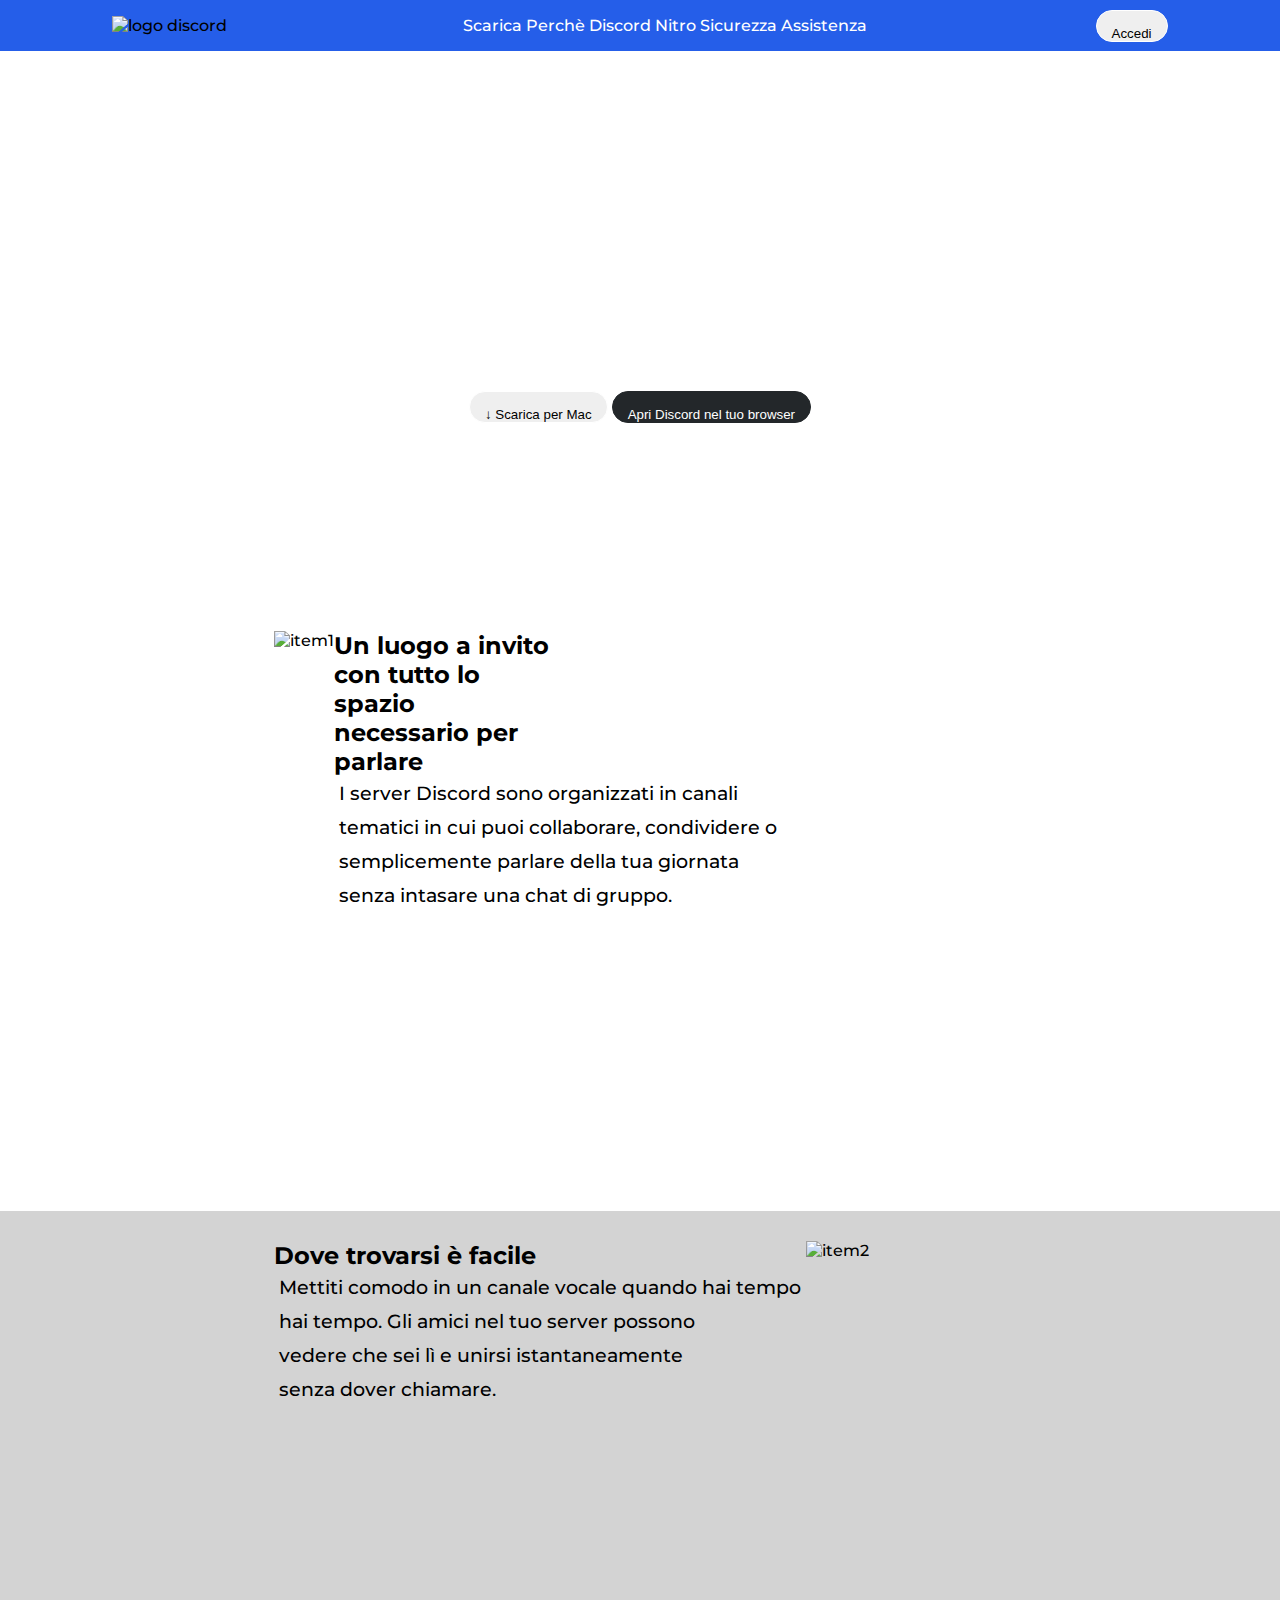
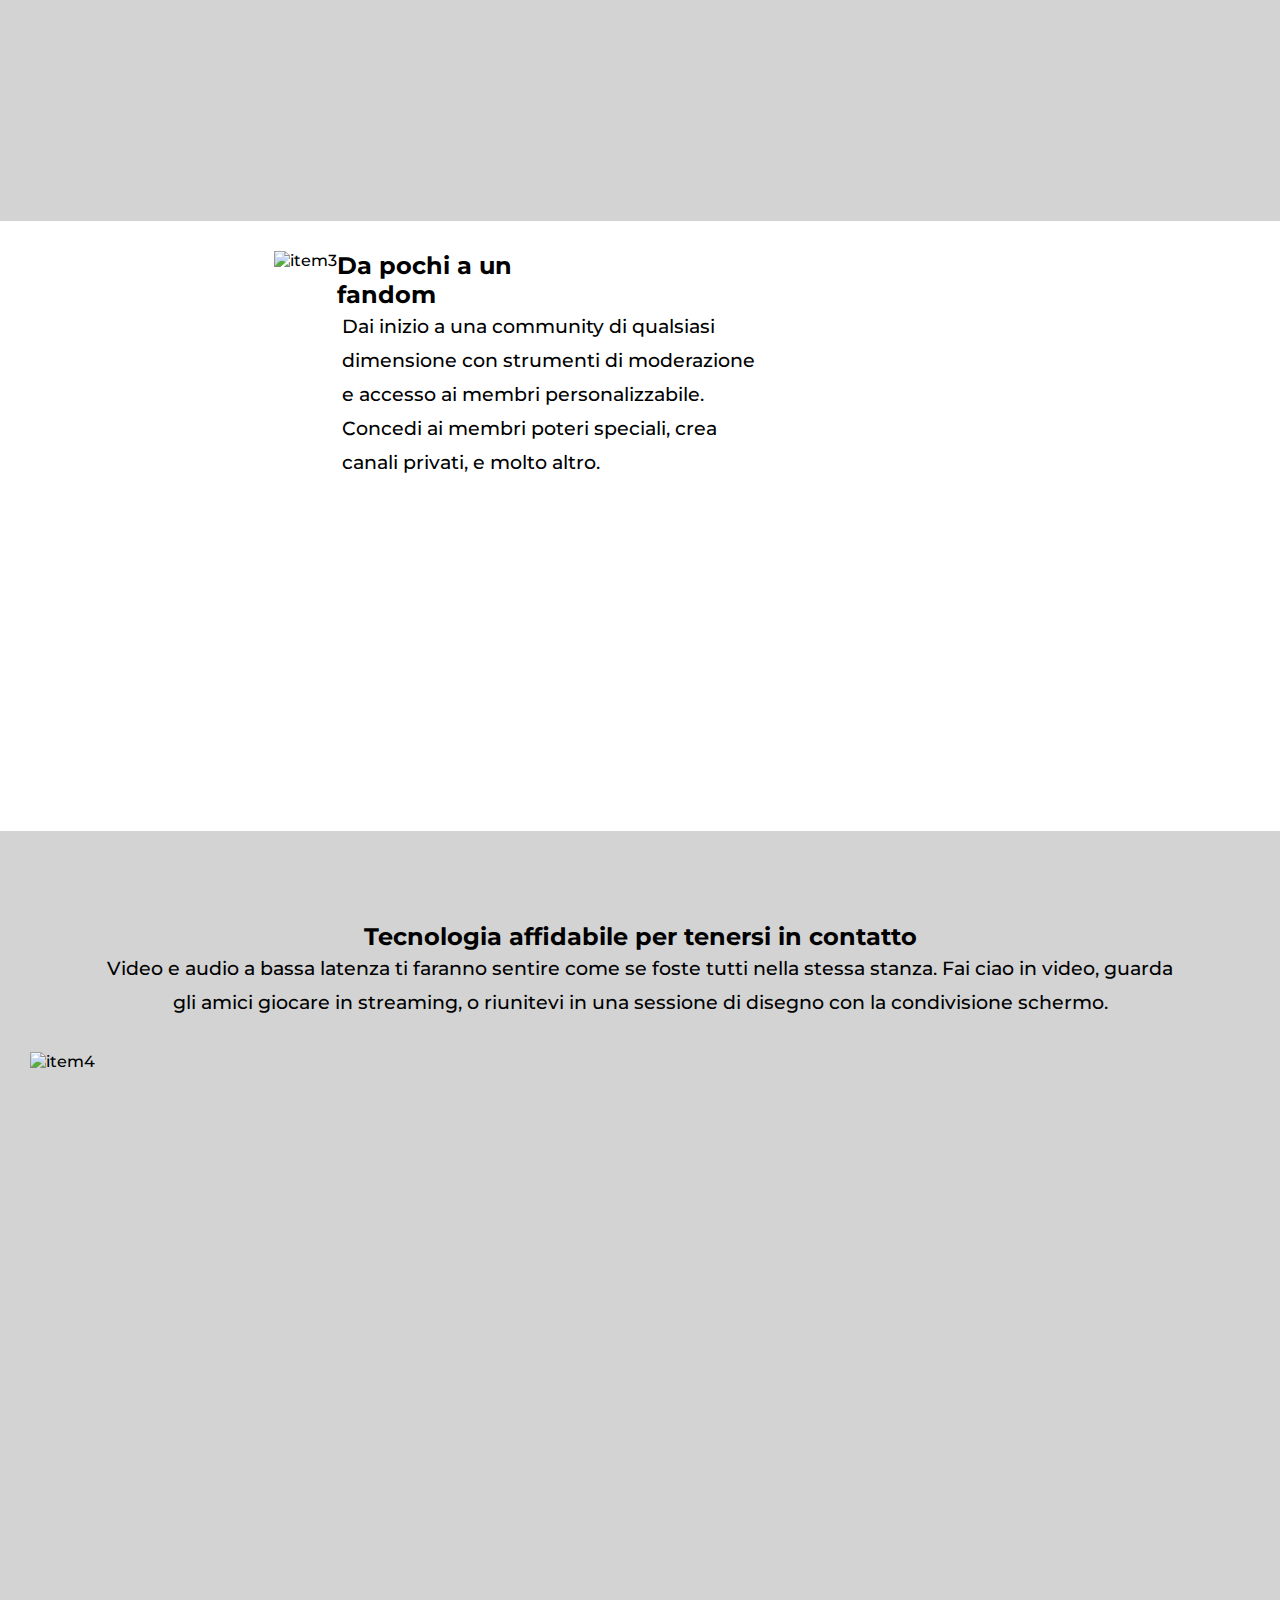
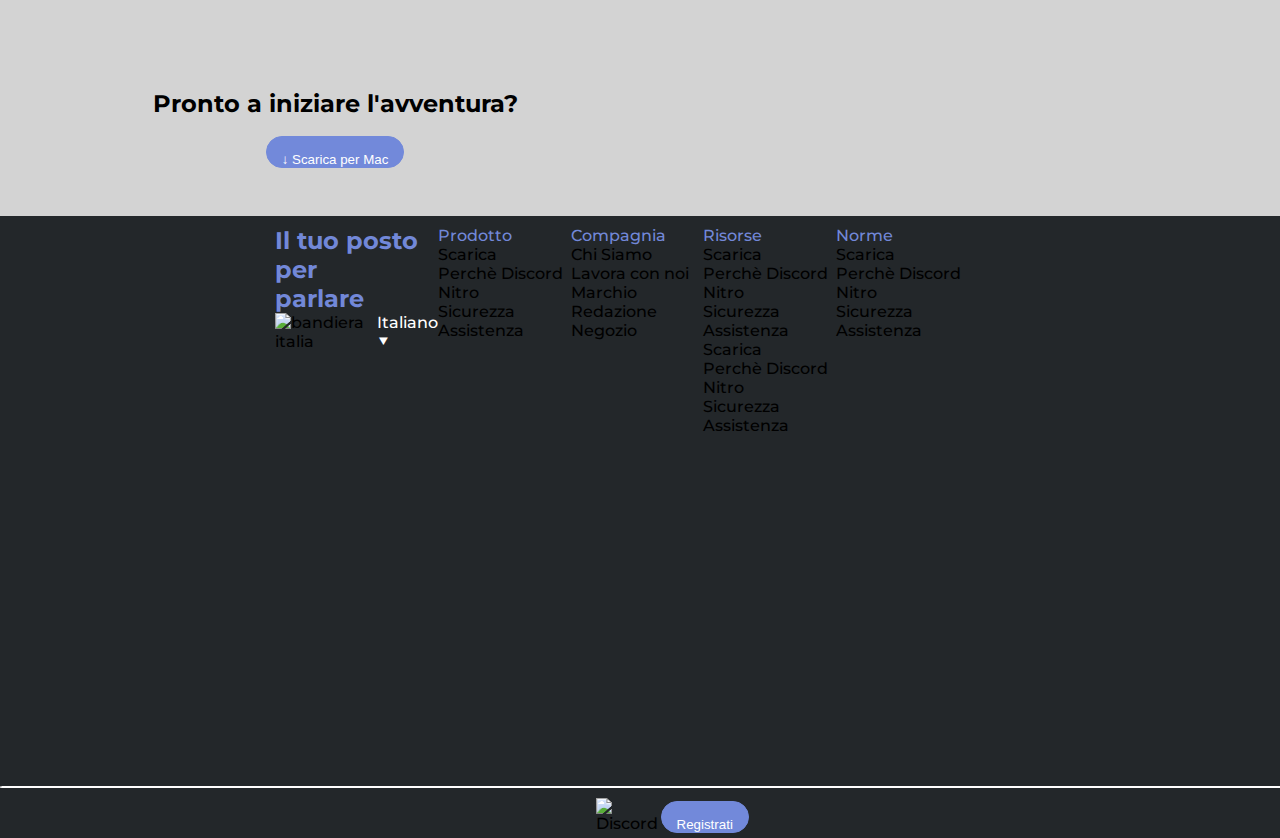
==== index.html @ ee8bc6c0 "spostati index e style dalla cartella img" ====
<!DOCTYPE html>
<html lang="en">
    <head>
        <meta charset="UTF-8">
        <meta name="viewport" content="width=device-width, initial-scale=1.0">
        <title>HTML CSS Discord</title>

        <!--CSS-->
        <link rel="stylesheet" href="css/style.css">

        <!--font awesome-->
        <link rel="stylesheet" href="https://cdnjs.cloudflare.com/ajax/libs/font-awesome/6.5.2/css/all.min.css" integrity="sha512-SnH5WK+bZxgPHs44uWIX+LLJAJ9/2PkPKZ5QiAj6Ta86w+fsb2TkcmfRyVX3pBnMFcV7oQPJkl9QevSCWr3W6A==" crossorigin="anonymous" referrerpolicy="no-referrer" />
    
        <!--Google Font-->
        <link rel="preconnect" href="https://fonts.googleapis.com">
        <link rel="preconnect" href="https://fonts.gstatic.com" crossorigin>
        <link href="https://fonts.googleapis.com/css2?family=Montserrat:ital,wght@0,100..900;1,100..900&display=swap" rel="stylesheet">
    </head>
    <body>
        <!--HEADER-->
            <header>
                <div class="container-header">
                    <div class="discord1">
                        <img src="./logo.svg" alt="logo discord">
                    </div>

                    <nav class="nav-button">
                        Scarica Perchè Discord Nitro Sicurezza Assistenza
                    </nav>
                    
                    <button class="accedi">Accedi</button>
                </div>
            </header>
        <!--/HEADER-->
        <!--MAIN-->
            <main>
                <div class="container-blu">
                    <div class="first-main">
                        <h2>Il tuo posto per parlare</h2>
                        <p>Che tu faccia parte di un club scolastico,
                            gruppo di gamer, comunità artistica mondiale,
                            </p>
                        <p>o semplicemente di un piccolo gruppo di amici che
                            vuole passare il tempo assieme,
                        </p>
                        <p>Discord rende più facile chiaccherare ogni
                            giorno e ritrovarsi più spesso.
                        </p>
                        <button class="scarica-mac-white">
                            &darr; Scarica per Mac
                        </button>
                        <button class="apri-browser">
                            Apri Discord nel tuo browser
                        </button>
                    </div>
                </div>

                <div class="container-white">
                    <div class="container-img1">
                        <img src="./item1.svg" alt="item1">
                    </div>
                    <div class="container-text1">
                        <h2 class="space-h2-1">
                            Un luogo a invito <br>
                            con tutto lo <br>
                            spazio <br>
                            necessario per <br> 
                            parlare
                        </h2>
                        <p>
                            I server Discord sono organizzati in canali
                        </p>
                        <p>
                            tematici in cui puoi collaborare, condividere o
                        </p>
                        <p>
                            semplicemente parlare della tua giornata
                        </p>
                        <p>
                            senza intasare una chat di gruppo.
                        </p>
                    </div>
                </div>
                    <div class="container-gray">
                        <div class="container-text2">
                            <h2 class="space-h2-2">
                                Dove trovarsi è facile
                            </h2>
                            <p>
                                Mettiti comodo in un canale vocale quando hai tempo
                            </p>
                            <p>
                                hai tempo. Gli amici nel tuo server possono
                            </p>
                            <p>
                                vedere che sei lì e unirsi istantaneamente
                            </p>
                            <p>
                                senza dover chiamare.
                            </p>
                        </div>
                        <div class="container-img2">
                            <img src="./item2.svg" alt="item2">
                        </div>
                    </div>
                    <div class="container-white">
                        <div class="container-img3">
                            <img src="./item3.svg" alt="item3">
                        </div>
                        <div class="container-text3">
                            <h2 class="space-h2-3">
                                Da pochi a un <br> 
                                fandom
                            </h2>
                            <p>
                                Dai inizio a una community di qualsiasi
                            </p>
                            <p>
                                dimensione con strumenti di moderazione
                            </p>
                            <p>
                                e accesso ai membri personalizzabile.
                            </p>
                            <p>
                                Concedi ai membri poteri speciali, crea
                            </p>
                            <p>
                                canali privati, e molto altro.
                            </p>
                        </div>
                    </div>
                    <div class="container-gray2">
                        <div class="container-text4">
                            <h2 class="space-h2-4">
                                Tecnologia affidabile per tenersi in contatto
                            </h2>
                            <p>
                                Video e audio a bassa latenza ti faranno 
                                sentire come se foste tutti nella stessa stanza. 
                                Fai ciao in video, guarda
                            </p>
                            <p>
                                gli amici giocare in streaming, 
                                o riunitevi in una sessione di disegno con la 
                                condivisione schermo.
                            </p>
                        </div>
                        <div class="container-img4">
                            <img src="./item4-big.svg" alt="item4">
                        </div>
                        <div class="container-text5">
                            <h2 class="space-h2-5">
                                Pronto a iniziare l'avventura?
                            </h2>
                            <button class="scarica-mac-blue">
                                &darr; Scarica per Mac
                            </button>
                        </div>
                    </div>
                </div>
            </main>
        <!--MAIN-->
        <!--FOOTER-->
            <footer>
                <div class="container-dark">
                    <div class="container1">
                        <h2 class="space-h2-6">
                            Il tuo posto per <br>
                            parlare
                        </h2>
                        <section>
                            <img class="ita-img" src="./ita.png" alt="bandiera italia">
                            <nav class="italiano"> Italiano &#11206;</nav>
                        </section>
                        <div class="logo">
                            <i class="fa-brands fa-twitter"></i>
                            <i class="fa-brands fa-instagram"></i>
                            <i class="fa-brands fa-square-facebook"></i>
                            <i class="fa-brands fa-youtube"></i>
                        </div>
                    </div>
                    <div class="container2">
                        <nav>
                            Prodotto
                        </nav>
                        <nav>
                            Scarica
                        </nav>
                        <nav>
                            Perchè Discord
                        </nav>
                        <nav>
                            Nitro
                        </nav>
                        <nav>
                            Sicurezza
                        </nav>
                        <nav>
                            Assistenza
                        </nav>
                    </div>
                    <div class="container2">
                        <nav>
                            Compagnia
                        </nav>
                        <nav>
                            Chi Siamo
                        </nav>
                        <nav>
                            Lavora con noi
                        </nav>
                        <nav>
                            Marchio
                        </nav>
                        <nav>
                            Redazione
                        </nav>
                        <nav>
                            Negozio
                        </nav>
                    </div>
                    <div class="container2">
                        <nav>
                            Risorse
                        </nav>
                        <nav>
                            Scarica
                        </nav>
                        <nav>
                            Perchè Discord
                        </nav>
                        <nav>
                            Nitro
                        </nav>
                        <nav>
                            Sicurezza
                        </nav>
                        <nav>
                            Assistenza
                        </nav>
                        <nav>
                            Scarica
                        </nav>
                        <nav>
                            Perchè Discord
                        </nav>
                        <nav>
                            Nitro
                        </nav>
                        <nav>
                            Sicurezza
                        </nav>
                        <nav>
                            Assistenza
                        </nav>
                    </div>
                    <div class="container2">
                        <nav>
                            Norme
                        </nav>
                        <nav>
                            Scarica
                        </nav>
                        <nav>
                            Perchè Discord
                        </nav>
                        <nav>
                            Nitro
                        </nav>
                        <nav>
                            Sicurezza
                        </nav>
                        <nav>
                            Assistenza
                        </nav>
                    </div>
                </div>
                <div class="container-hr">
                    <hr>
                </div>
                <div class="container-dark">
                    <div class="container-footer">
                        <div class="discord2">
                            <img src="./logo.svg" alt="Discord">
                        </div>
                        <button class="registrati-button">Registrati</button>
                    </div>
                </div>
            </footer>
        <!--FOOTER-->
    </body>
</html>
---- css/style.css ----
/*
    RESET
*/
* {
    margin: 0;
    padding: 0;
    box-sizing: border-box;
}
/*
    FONT
*/

html {
  font-family: "Montserrat", sans-serif;
  font-optical-sizing: auto;
  font-weight: 500;
  font-style: normal;
}
/*
    GENERAL
*/
img :not(.ita-img){
    max-width: 100%;
}

/*
    HEADER
*/
.container-header {
    background-color: #255EE9;
    display: flex;
    height: 50px;
    justify-content: center;
    align-items: center;
    padding: 2%;
}


.discord1 {
    flex-basis: 10%;
    }

.nav-button {
    flex-basis: 70%;
    text-align: center;
    color: white;
}

.accedi,
.scarica-mac-white,
.apri-browser,
.scarica-mac-blue,
.registrati-button {
    padding: 15px;
    height: 30px;
    border-bottom-left-radius: 20px;
    border-bottom-right-radius: 20px;
    border-top-left-radius: 20px;
    border-top-right-radius: 20px;
}

.accedi, 
.scarica-mac-white {
    border: 1px solid white;
}

.apri-browser {
    color: white;
    background-color: #23272A;
    border: 1px solid #23272A;
}
    /*
    MAIN
*/
.container-blu {
    background-image: url(../jumbo.png);
    background-size: cover;
    display: flex;
}

.first-main {
    max-width: 100%;
    height: 550px;
    color: white;
    margin: 0 auto;
    text-align: center;
    align-content: center;
}

.first-main > h2 {
    padding-bottom: 30px;
}

h2 :not(.space-h2-5) {
    font-size: 4cap;
}

p {
    padding: 5px;
    font-size: larger;
}

.container-white {
    background-color: white;
    padding: 30px;
    display: flex;
}

.container-img1 {
    height: 550px;
    margin-left: 20%;
}

.container-text1 {
    height: 550px;
    margin-right: 20%;
}

.space-h2-1,
.space-h2-2, {
    margin-top: 7%;
    padding-bottom: 5%;
}

.container-gray {
    background-color: lightgray;
    padding: 30px;
    display: flex;
}

.container-img2 {
    height: 550px;
    margin-right: 20%;
}

.container-text2 {
    height: 550px;
    margin-left: 20%;
}

.container-img3 {
    height: 550px;
    margin-left: 20%;
}

.container-text3 {
    height: 550px;
    margin-right: 20%;
}

.space-h2-3, {
    margin-top: 10%;
    padding-bottom: 5%;
}

.container-gray2 {
    background-color: lightgray;
    padding: 30px;
}

.container-img4 {
    height: 600px;
    display: flex;
}

.container-text4 {
    height: 130px;
    text-align: center;
}

.space-h2-4 {
    margin-top: 5%;
}

.container-text5 {
    width: 50%;
    text-align: center;
    padding-top: 3%;
    background-image: url(../stars.svg);
}

.scarica-mac-blue,
.registrati-button {
    border: 1px solid #7289DA;
    background-color: #7289DA;
    color: white;
    margin: 3%;
}
/*
    FOOTER
*/

.container-dark {
    background-color: #23272A;
    margin: 0 auto;
    padding: 10px;
    display: flex;
}

.container1 {
    width: 13%;
    height: 550px;
    margin-left: 21%;
}

.container2 {
    width: 10.51%;
    height: 550px;
}

.space-h2-6,
.container2 :first-child {
    color: #7288D8;
}

section {
    display: flex;
    align-items: center;
}

.italiano {
    margin-left: 3%;
    color: white;
}

.logo {
    color: white;
    font-size: 2cap;
}

.logo > * {
    margin: 4%;
}

.container-hr {
    color: white;
    display: flex;
    width: 100px;
}

.container-footer {
    margin: 0 auto;
    width: 7%;
    height: 30px;
    display: flex;
    justify-content: space-between;
}

.discord2{
    
}
.registrati-button {

}
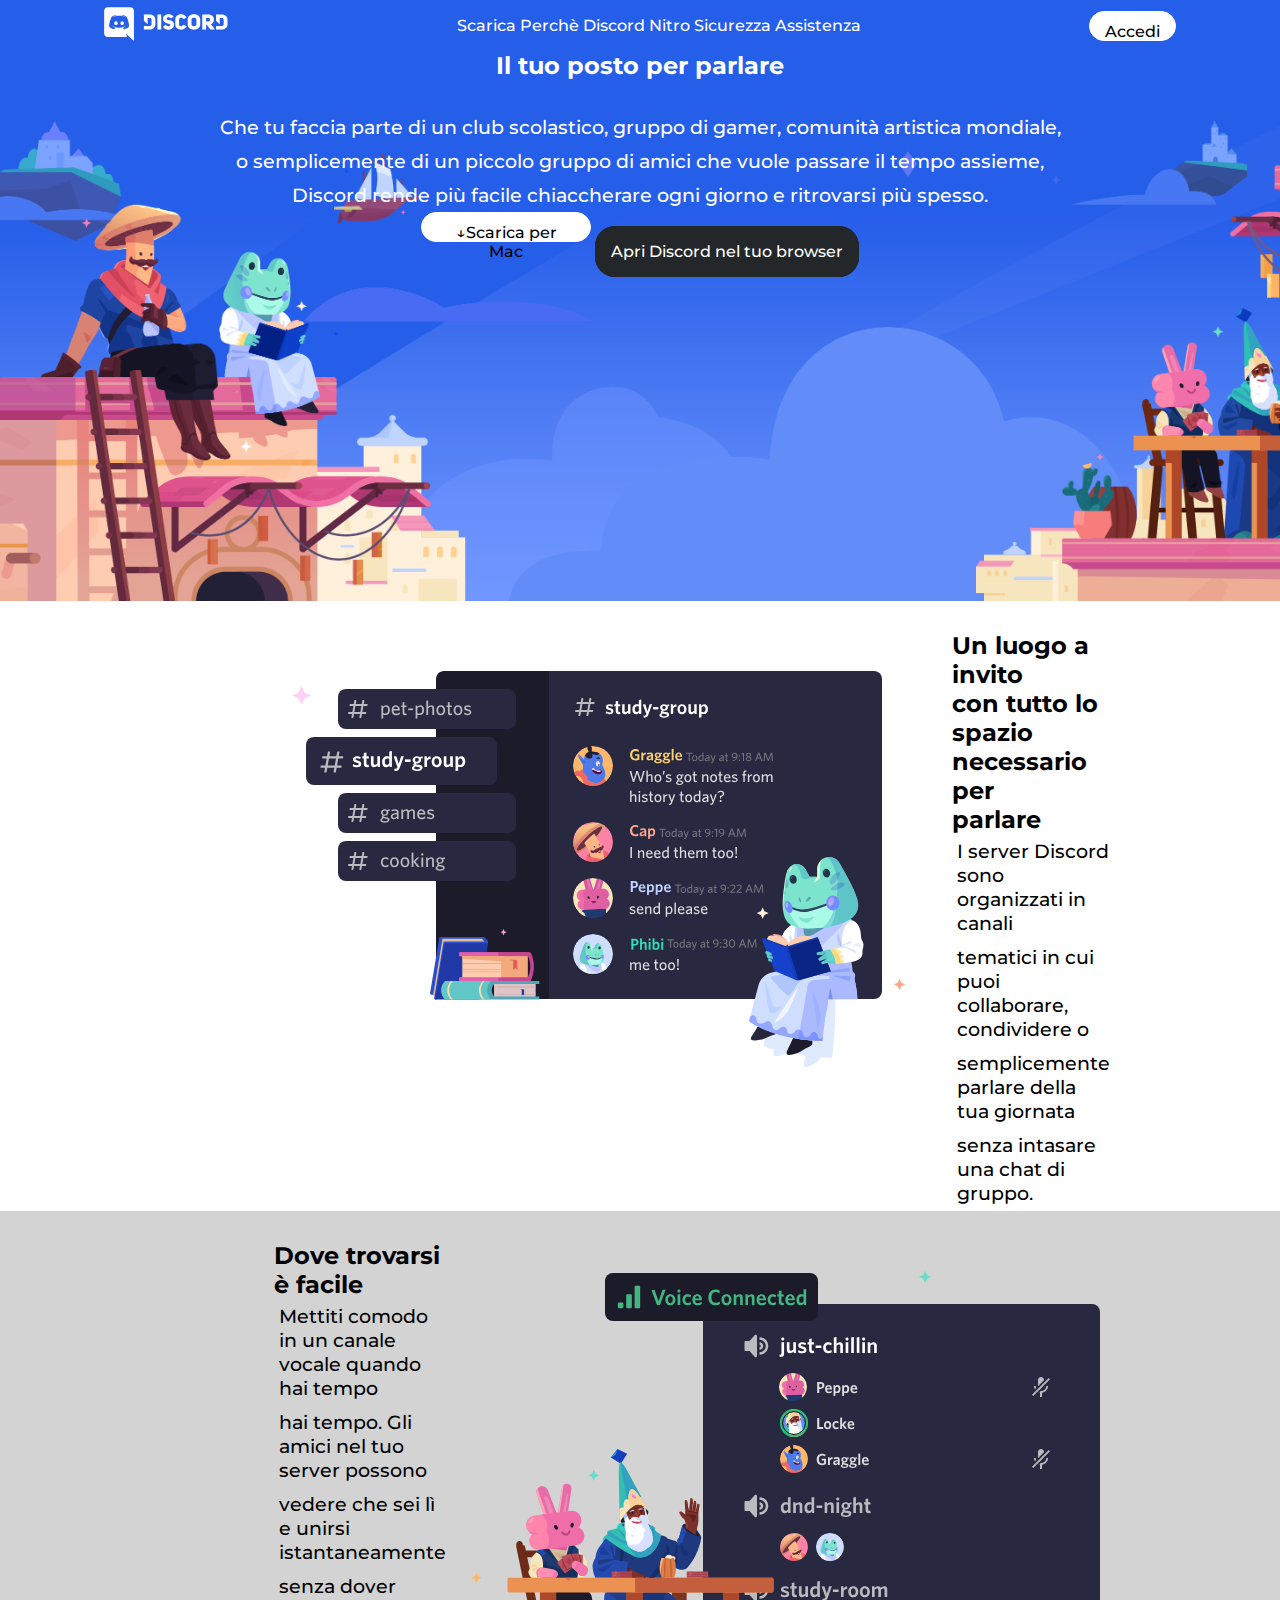
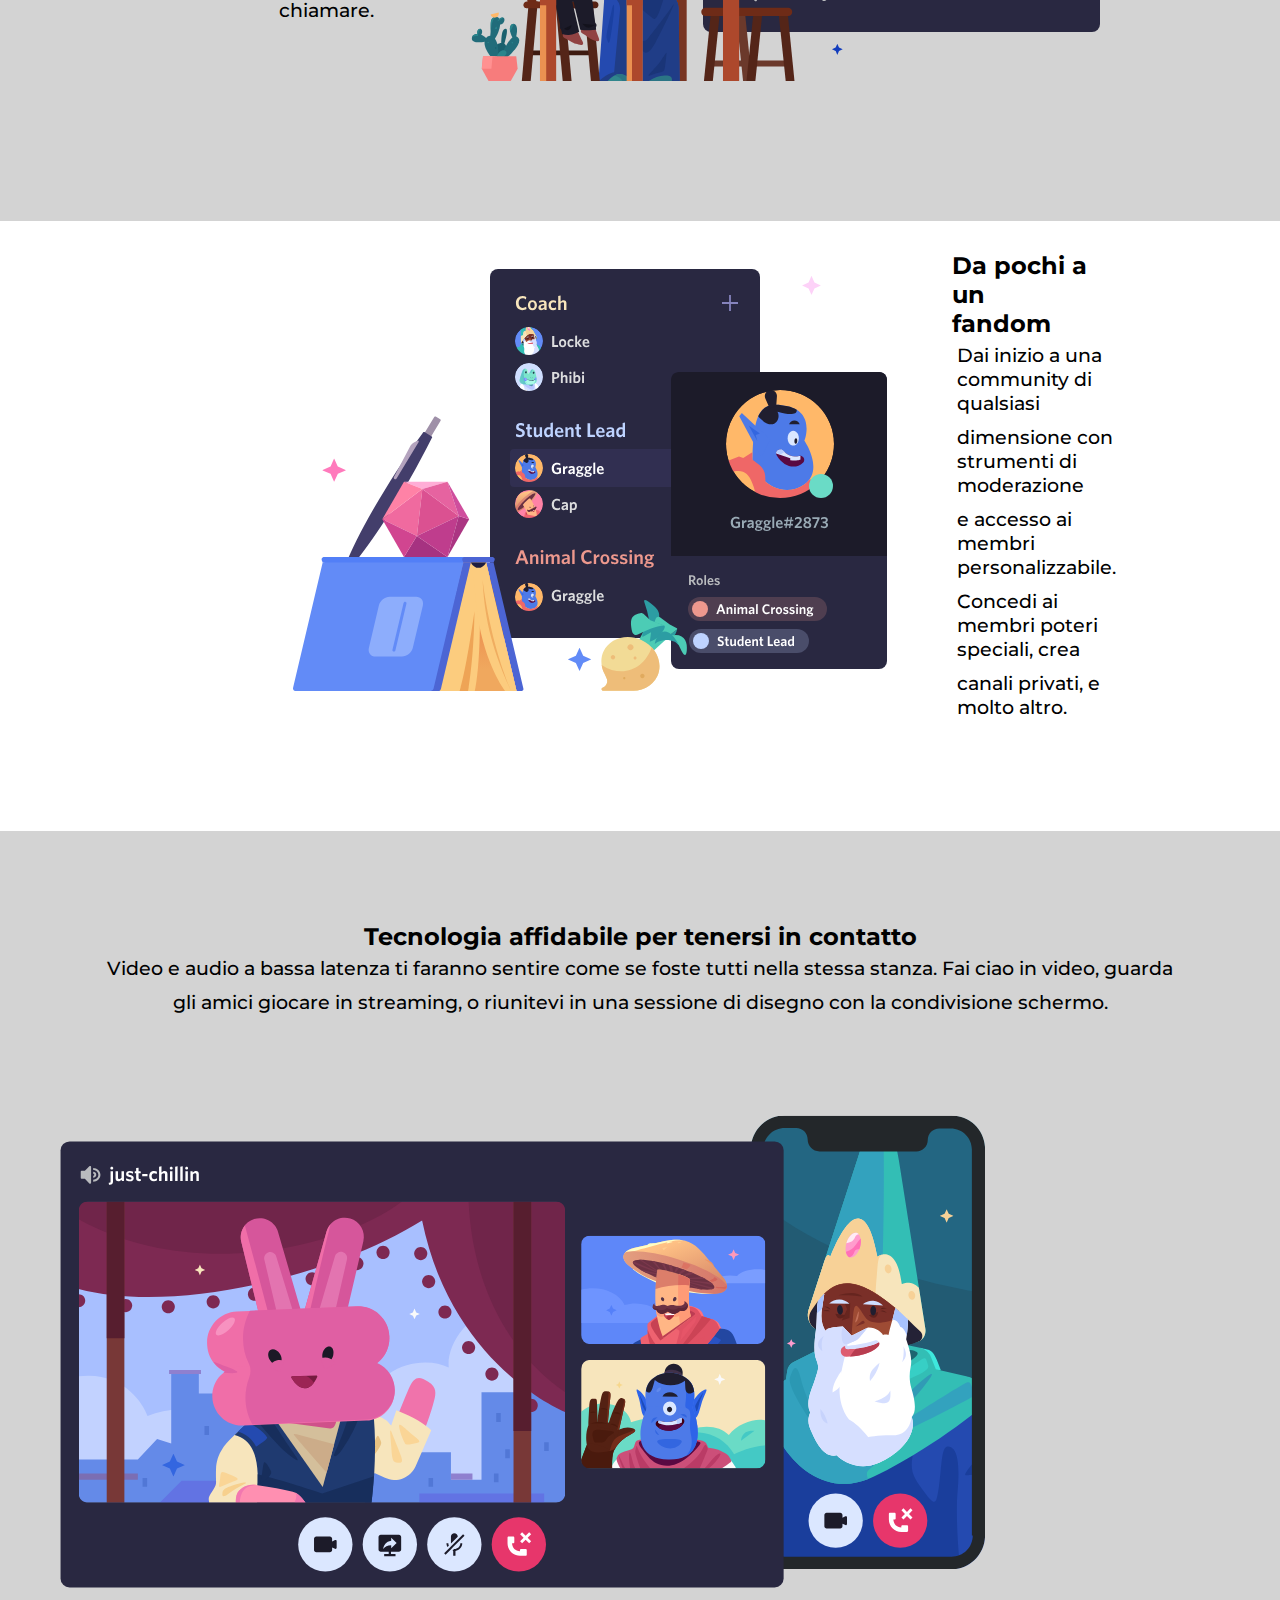
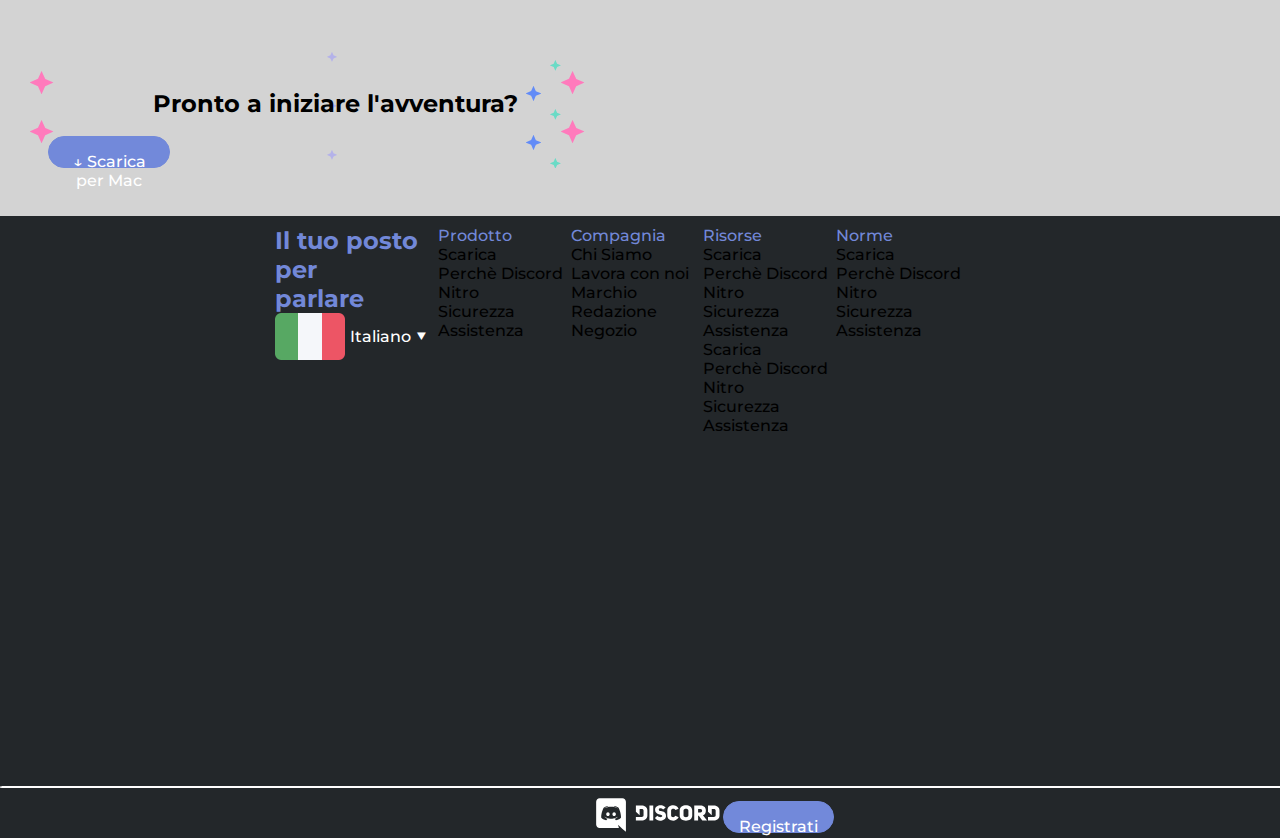
==== commit 7043bb81: "apportate modifiche ai bottoni" ====
--- a/index.html
+++ b/index.html
@@ -21,14 +21,14 @@
             <header>
                 <div class="container-header">
                     <div class="discord1">
-                        <img src="./logo.svg" alt="logo discord">
+                        <img src="./img/logo.svg" alt="logo discord">
                     </div>
 
                     <nav class="nav-button">
                         Scarica Perchè Discord Nitro Sicurezza Assistenza
                     </nav>
                     
-                    <button class="accedi">Accedi</button>
+                    <nav class="accedi">Accedi</nav>
                 </div>
             </header>
         <!--/HEADER-->
@@ -46,18 +46,18 @@
                         <p>Discord rende più facile chiaccherare ogni
                             giorno e ritrovarsi più spesso.
                         </p>
-                        <button class="scarica-mac-white">
-                            &darr; Scarica per Mac
-                        </button>
-                        <button class="apri-browser">
+                        <span class="scarica-mac-white">
+                            &darr;Scarica per Mac
+                        </span>
+                        <span class="apri-browser">
                             Apri Discord nel tuo browser
-                        </button>
+                        </span>
                     </div>
                 </div>
 
                 <div class="container-white">
                     <div class="container-img1">
-                        <img src="./item1.svg" alt="item1">
+                        <img src="./img/item1.svg" alt="item1">
                     </div>
                     <div class="container-text1">
                         <h2 class="space-h2-1">
@@ -100,12 +100,12 @@
                             </p>
                         </div>
                         <div class="container-img2">
-                            <img src="./item2.svg" alt="item2">
+                            <img src="./img/item2.svg" alt="item2">
                         </div>
                     </div>
                     <div class="container-white">
                         <div class="container-img3">
-                            <img src="./item3.svg" alt="item3">
+                            <img src="./img/item3.svg" alt="item3">
                         </div>
                         <div class="container-text3">
                             <h2 class="space-h2-3">
@@ -146,15 +146,15 @@
                             </p>
                         </div>
                         <div class="container-img4">
-                            <img src="./item4-big.svg" alt="item4">
+                            <img src="./img/item4-big.svg" alt="item4">
                         </div>
                         <div class="container-text5">
                             <h2 class="space-h2-5">
                                 Pronto a iniziare l'avventura?
                             </h2>
-                            <button class="scarica-mac-blue">
+                            <nav class="scarica-mac-blue">
                                 &darr; Scarica per Mac
-                            </button>
+                            </nav>
                         </div>
                     </div>
                 </div>
@@ -169,7 +169,7 @@
                             parlare
                         </h2>
                         <section>
-                            <img class="ita-img" src="./ita.png" alt="bandiera italia">
+                            <img class="ita-img" src="./img/ita.png" alt="bandiera italia">
                             <nav class="italiano"> Italiano &#11206;</nav>
                         </section>
                         <div class="logo">
@@ -281,9 +281,9 @@
                 <div class="container-dark">
                     <div class="container-footer">
                         <div class="discord2">
-                            <img src="./logo.svg" alt="Discord">
-                        </div>
-                        <button class="registrati-button">Registrati</button>
+                            <img src="./img/logo.svg" alt="Discord">
+                        </div>
+                        <nav class="registrati-button">Registrati</nav>
                     </div>
                 </div>
             </footer>
--- a/css/style.css
+++ b/css/style.css
@@ -41,9 +41,11 @@
     }
 
 .nav-button {
+    display: inline-block;
     flex-basis: 70%;
     text-align: center;
     color: white;
+    padding: 10px 15px;
 }
 
 .accedi,
@@ -59,9 +61,23 @@
     border-top-right-radius: 20px;
 }
 
+.scarica-mac-white,
+.scarica-mac-blue {
+    width: 20%;
+}
+
+.apri-browser {
+    width: 25%;
+    height: 50px;
+}
+
 .accedi, 
 .scarica-mac-white {
+    display: inline-block;
     border: 1px solid white;
+    background-color: white;
+    color: black;
+    padding: 10px 15px;
 }
 
 .apri-browser {
@@ -73,7 +89,7 @@
     MAIN
 */
 .container-blu {
-    background-image: url(../jumbo.png);
+    background-image: url(../img/jumbo.png);
     background-size: cover;
     display: flex;
 }
@@ -82,9 +98,10 @@
     max-width: 100%;
     height: 550px;
     color: white;
+    text-align: center;
+    justify-content: center;
+    align-items: center;
     margin: 0 auto;
-    text-align: center;
-    align-content: center;
 }
 
 .first-main > h2 {
@@ -176,7 +193,7 @@
     width: 50%;
     text-align: center;
     padding-top: 3%;
-    background-image: url(../stars.svg);
+    background-image: url(../img/stars.svg);
 }
 
 .scarica-mac-blue,
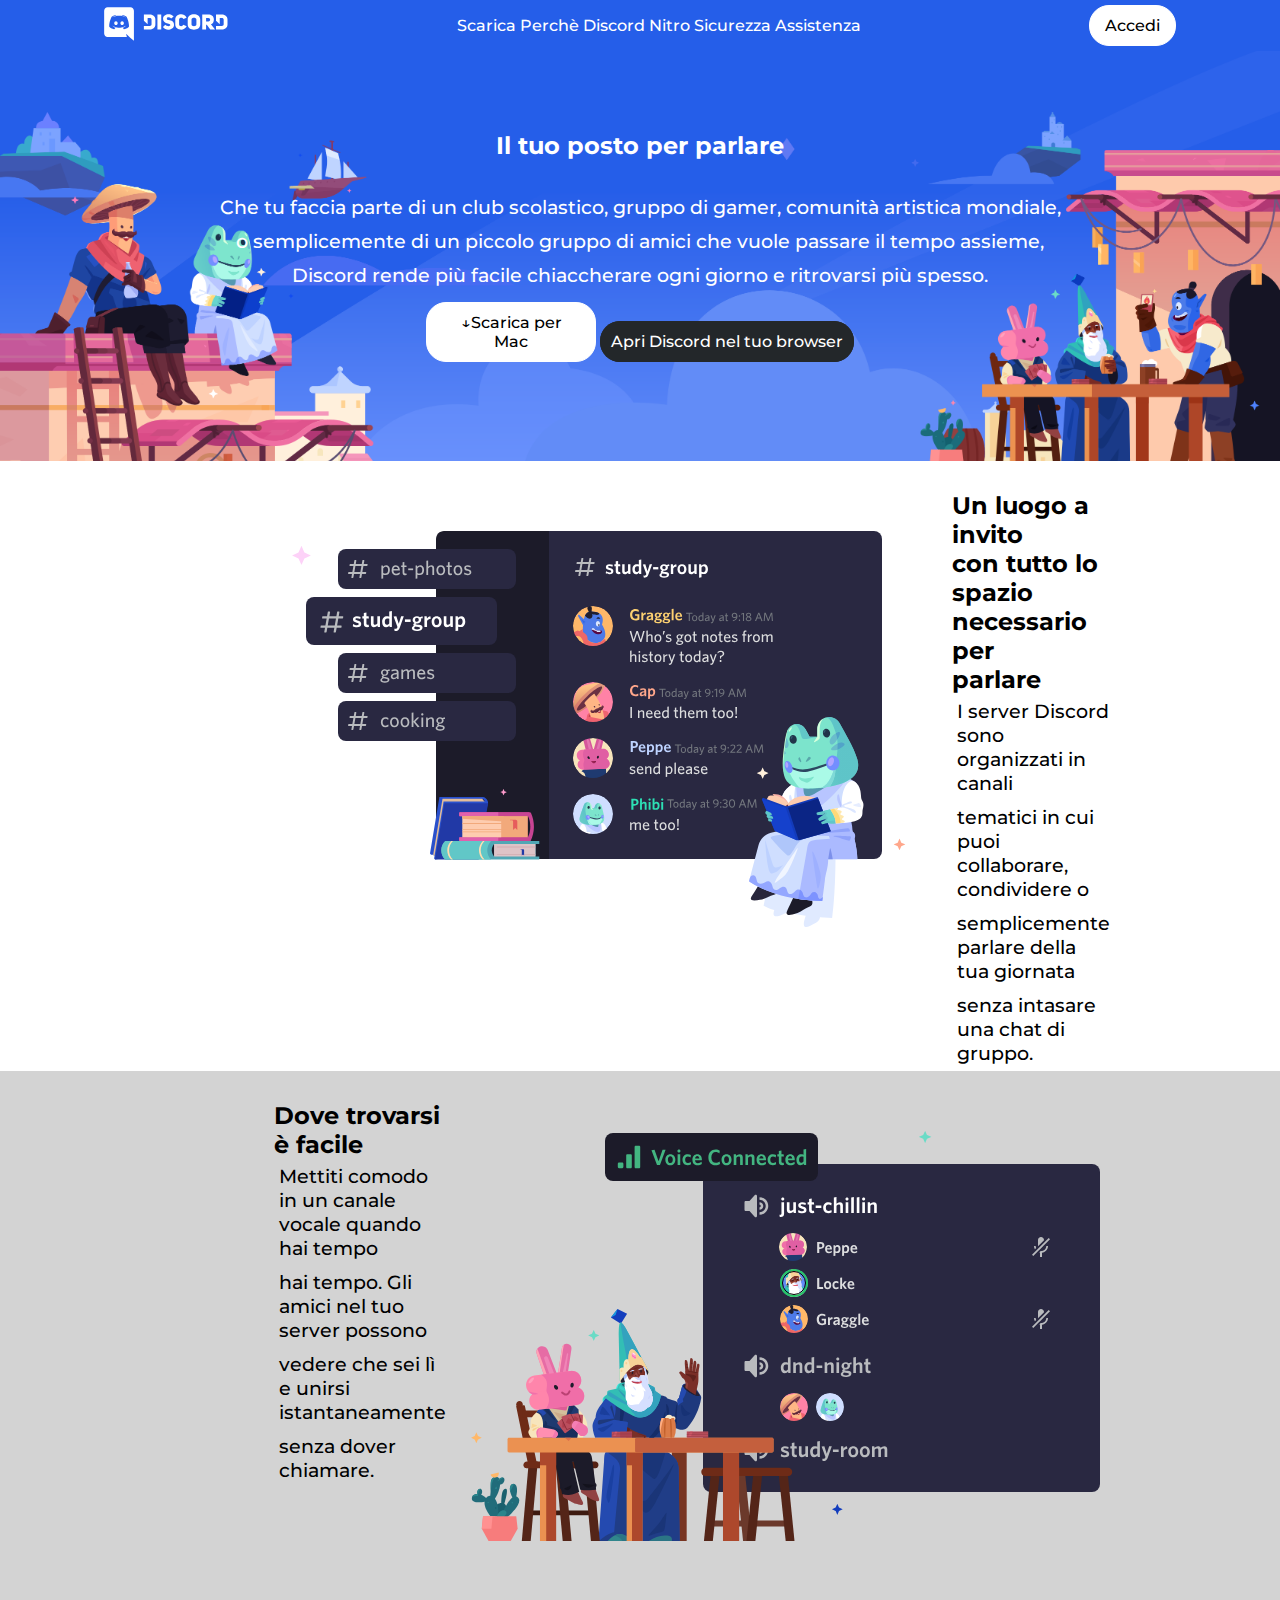
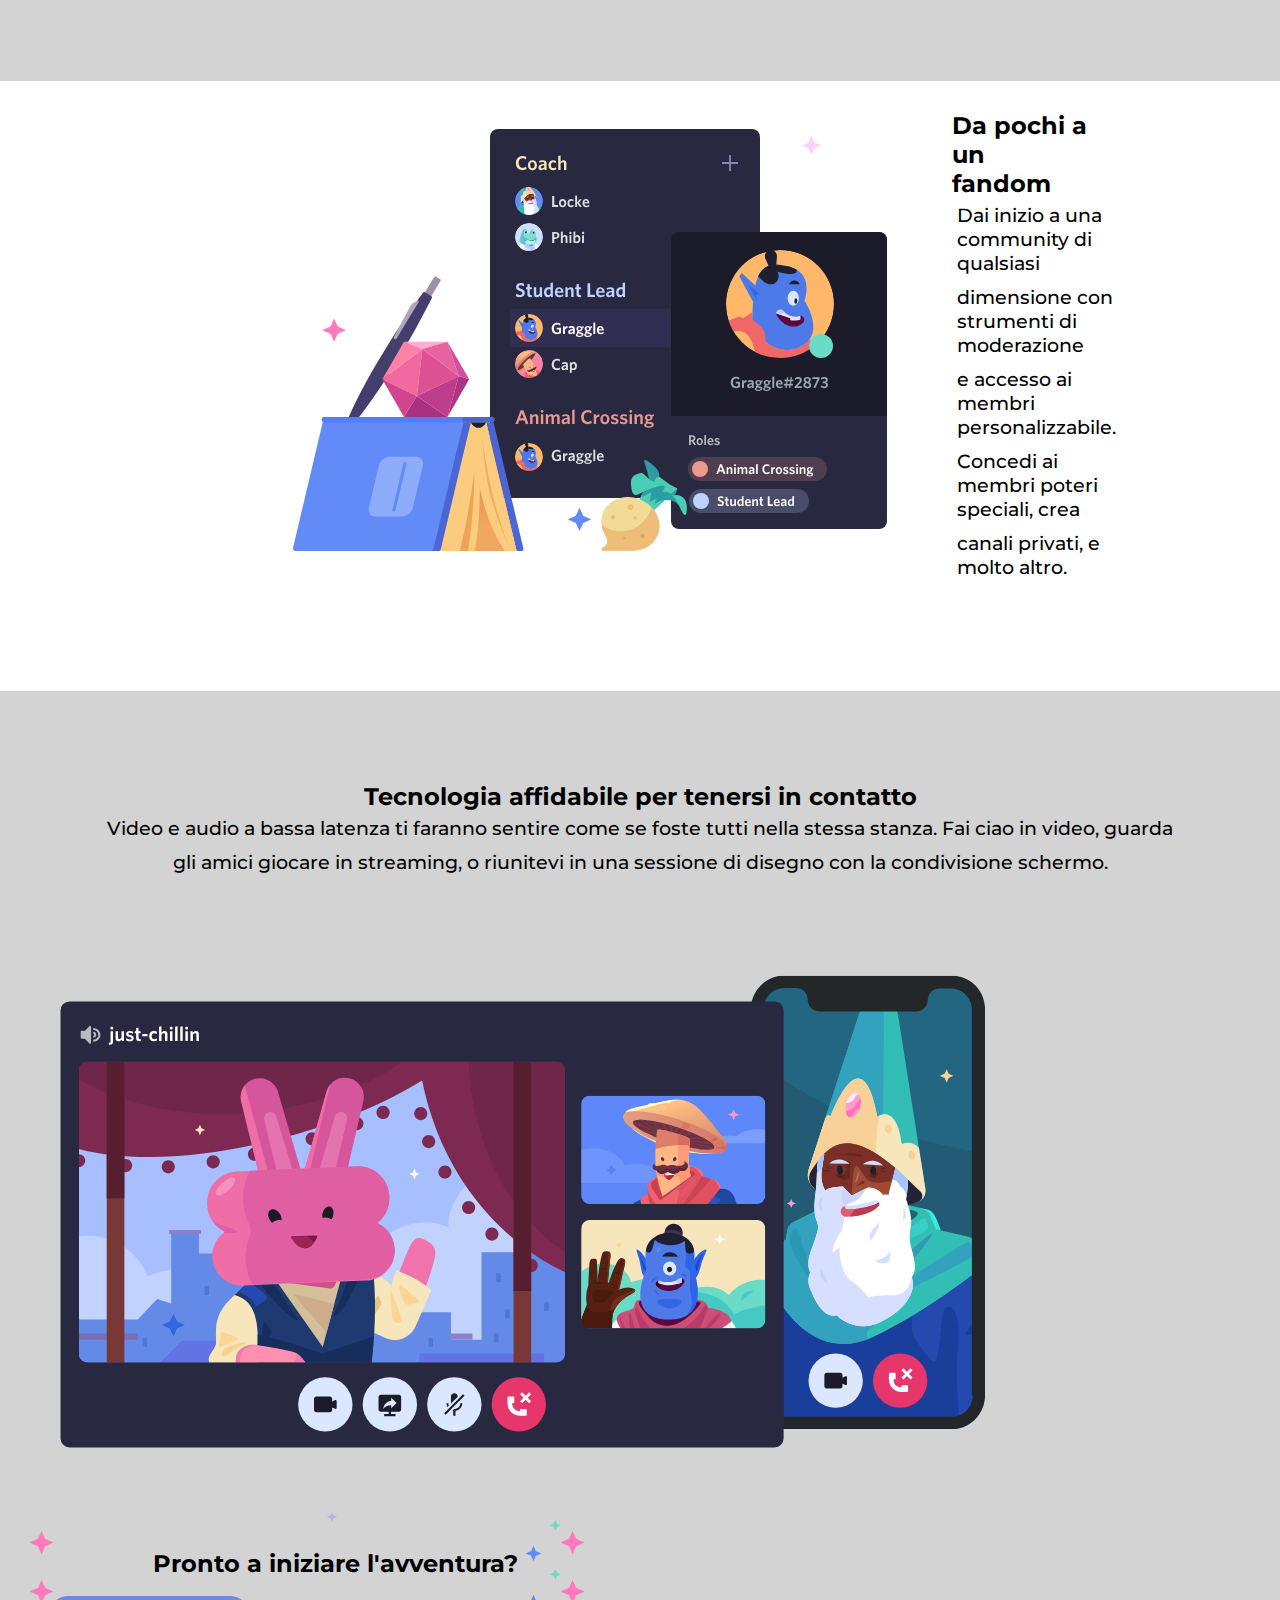
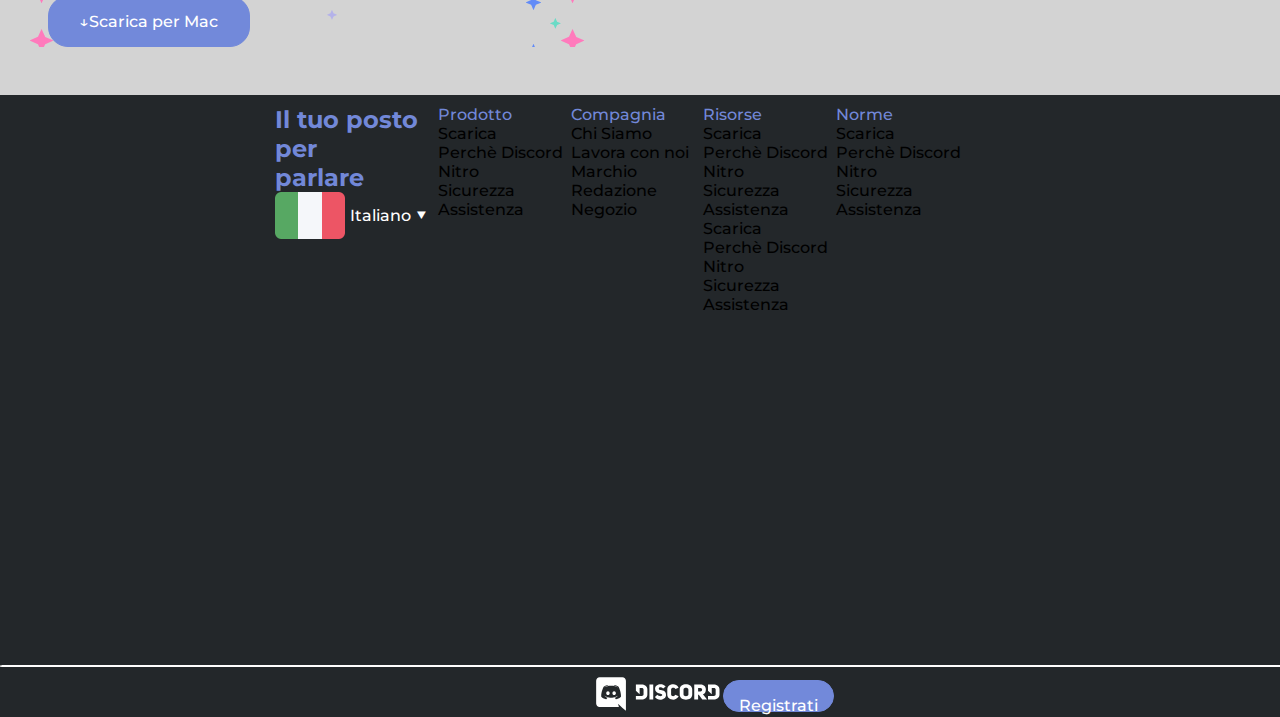
==== commit 39b0a637: "apportate modifiche bottoni pt.2" ====
--- a/index.html
+++ b/index.html
@@ -153,7 +153,7 @@
                                 Pronto a iniziare l'avventura?
                             </h2>
                             <nav class="scarica-mac-blue">
-                                &darr; Scarica per Mac
+                                &darr;Scarica per Mac
                             </nav>
                         </div>
                     </div>
--- a/css/style.css
+++ b/css/style.css
@@ -41,11 +41,13 @@
     }
 
 .nav-button {
-    display: inline-block;
+    display: flex;
+    justify-content: center;
     flex-basis: 70%;
     text-align: center;
     color: white;
     padding: 10px 15px;
+
 }
 
 .accedi,
@@ -54,16 +56,18 @@
 .scarica-mac-blue,
 .registrati-button {
     padding: 15px;
-    height: 30px;
     border-bottom-left-radius: 20px;
     border-bottom-right-radius: 20px;
     border-top-left-radius: 20px;
     border-top-right-radius: 20px;
 }
 
-.scarica-mac-white,
+.scarica-mac-white {
+    width: 20%;
+}
+
 .scarica-mac-blue {
-    width: 20%;
+    width: 33%;
 }
 
 .apri-browser {
@@ -84,6 +88,7 @@
     color: white;
     background-color: #23272A;
     border: 1px solid #23272A;
+    padding: 10px;
 }
     /*
     MAIN
@@ -92,16 +97,15 @@
     background-image: url(../img/jumbo.png);
     background-size: cover;
     display: flex;
+    justify-content: center;
+    padding: 80px 0;
 }
 
 .first-main {
     max-width: 100%;
-    height: 550px;
-    color: white;
-    text-align: center;
-    justify-content: center;
-    align-items: center;
-    margin: 0 auto;
+    height: 250px;
+    color: white;
+    text-align: center;
 }
 
 .first-main > h2 {
@@ -115,6 +119,11 @@
 p {
     padding: 5px;
     font-size: larger;
+}
+
+.scarica-mac-white,
+.apri-browser {
+    margin-top: 10px;
 }
 
 .container-white {
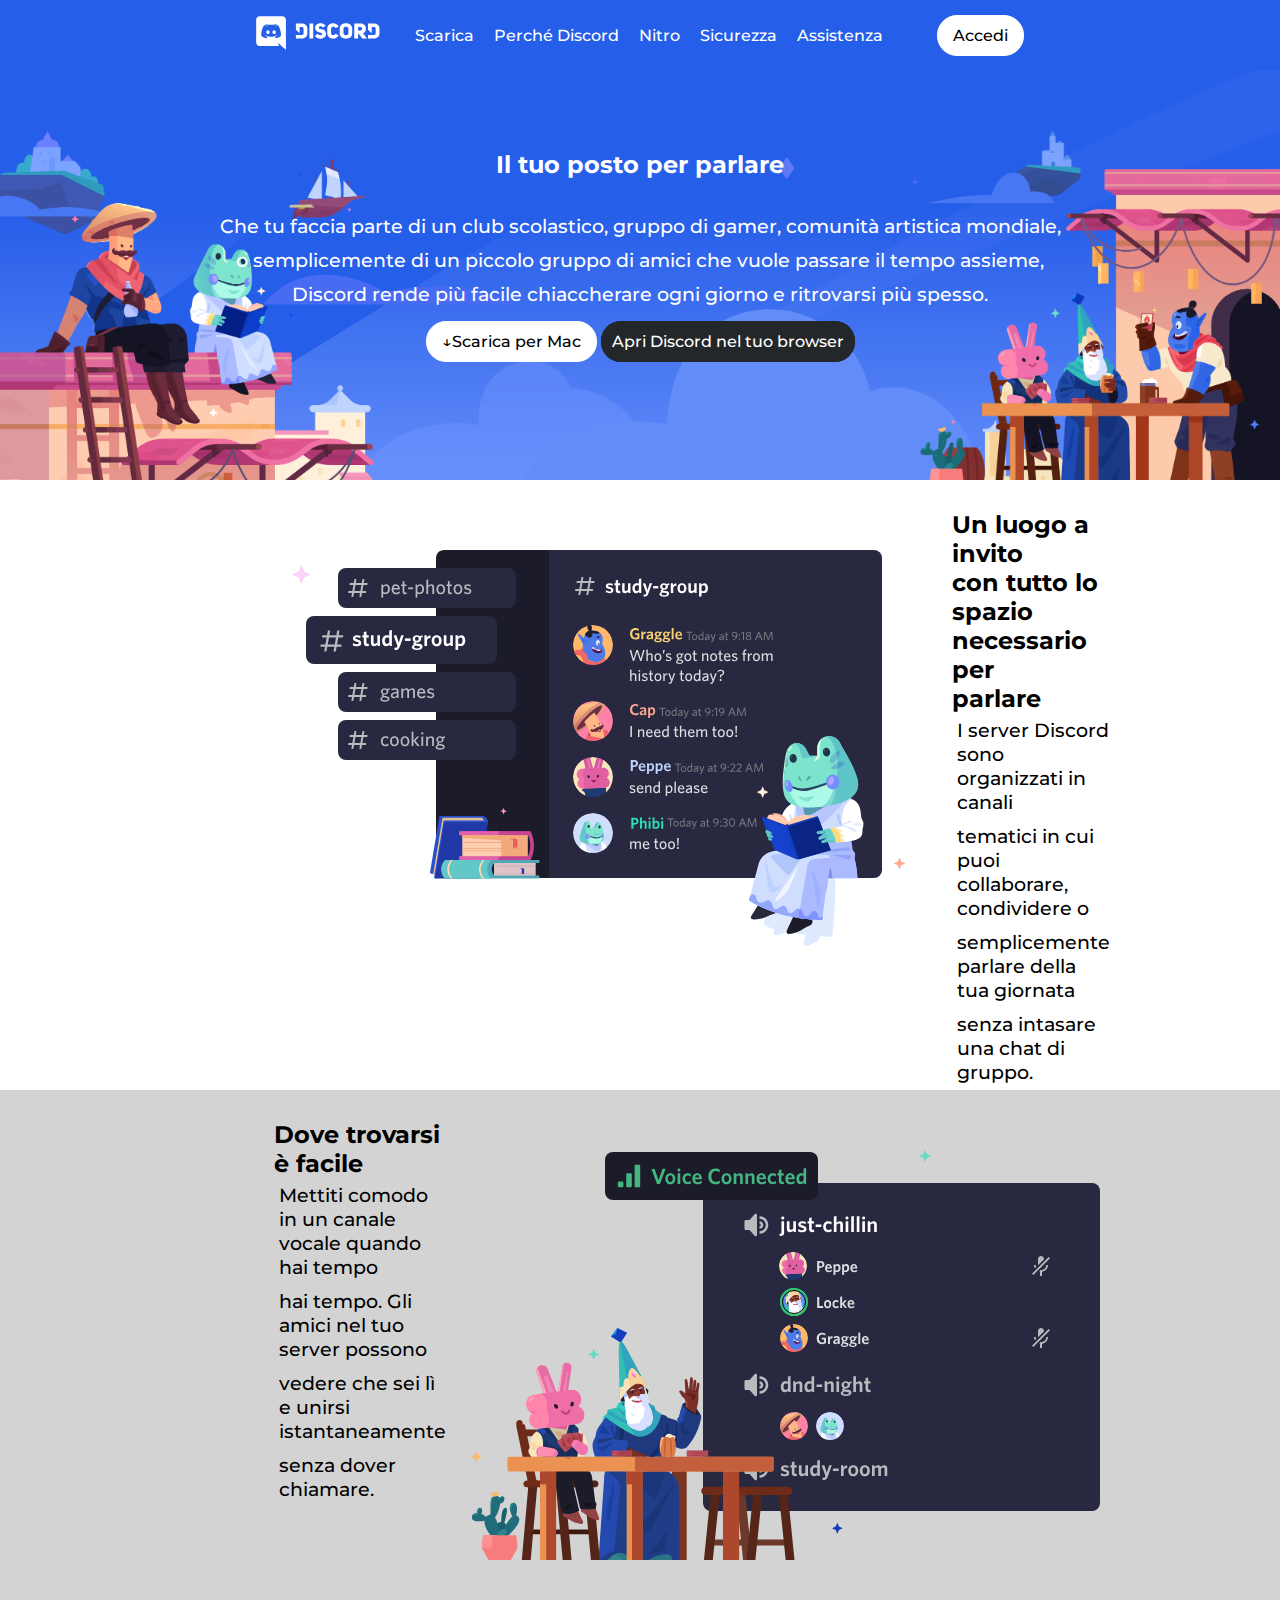
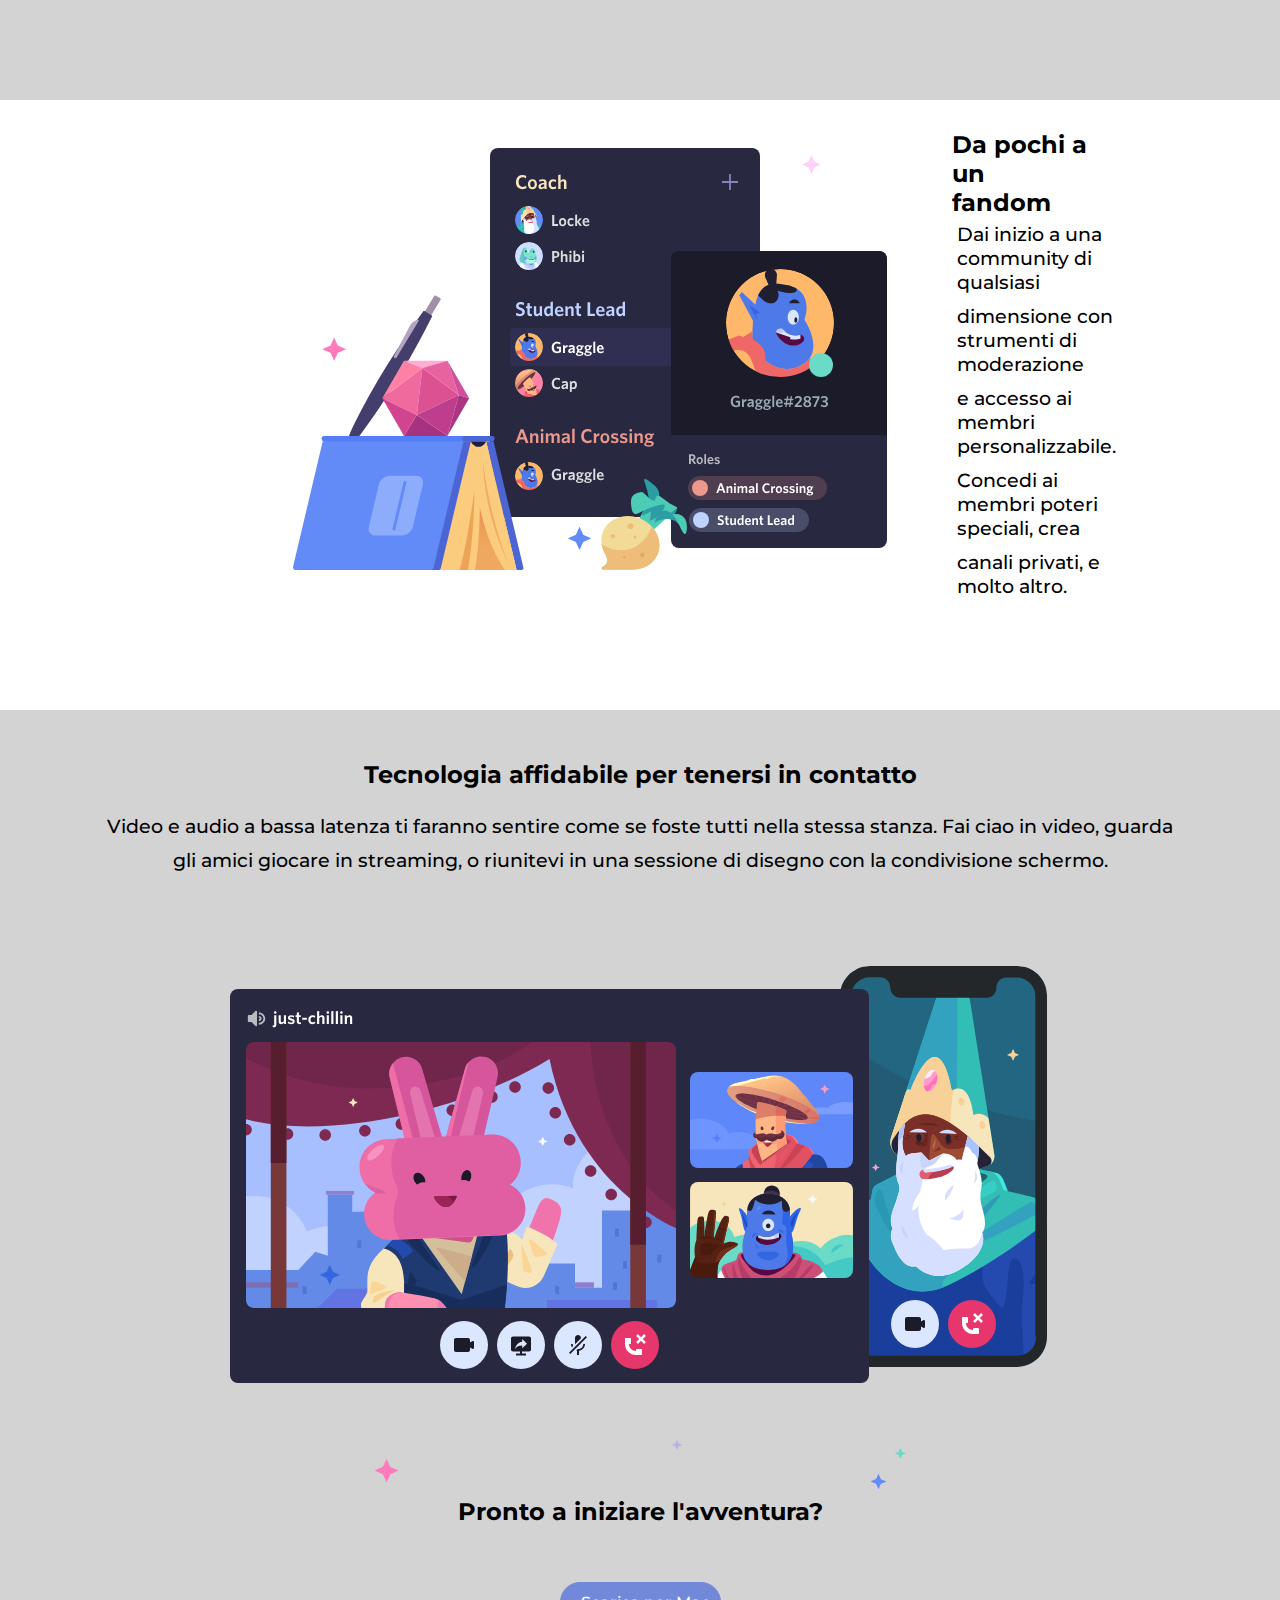
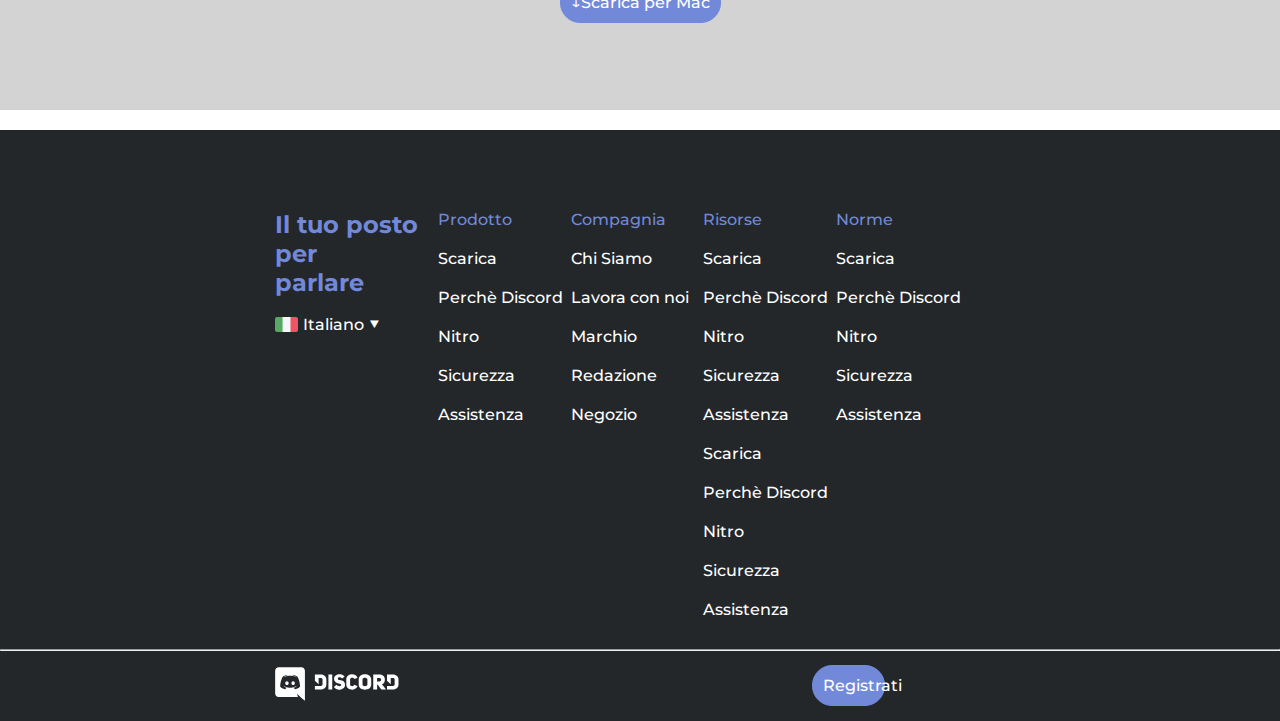
==== commit 2e6fef8b: "corretto esercizio" ====
--- a/index.html
+++ b/index.html
@@ -25,7 +25,13 @@
                     </div>
 
                     <nav class="nav-button">
-                        Scarica Perchè Discord Nitro Sicurezza Assistenza
+                        <ul>
+                            <li><a href="#">Scarica</a></li>
+                            <li><a href="#">Perché Discord</a></li>
+                            <li><a href="#">Nitro</a></li>
+                            <li><a href="#">Sicurezza</a></li>
+                            <li><a href="#">Assistenza</a></li>
+                        </ul>
                     </nav>
                     
                     <nav class="accedi">Accedi</nav>
@@ -183,19 +189,19 @@
                         <nav>
                             Prodotto
                         </nav>
-                        <nav>
-                            Scarica
-                        </nav>
-                        <nav>
-                            Perchè Discord
-                        </nav>
-                        <nav>
-                            Nitro
-                        </nav>
-                        <nav>
-                            Sicurezza
-                        </nav>
-                        <nav>
+                        <nav class="white">
+                            Scarica
+                        </nav>
+                        <nav class="white" class="white" class="white">
+                            Perchè Discord
+                        </nav>
+                        <nav class="white" class="white" class="white">
+                            Nitro
+                        </nav>
+                        <nav class="white" class="white" class="white">
+                            Sicurezza
+                        </nav class="white" class="white" class="white">
+                        <nav class="white" class="white" class="white">
                             Assistenza
                         </nav>
                     </div>
@@ -203,19 +209,19 @@
                         <nav>
                             Compagnia
                         </nav>
-                        <nav>
+                        <nav class="white" class="white" class="white">
                             Chi Siamo
                         </nav>
-                        <nav>
+                        <nav class="white" class="white" class="white">
                             Lavora con noi
                         </nav>
-                        <nav>
+                        <nav class="white" class="white" class="white">
                             Marchio
                         </nav>
-                        <nav>
+                        <nav class="white" class="white" class="white">
                             Redazione
                         </nav>
-                        <nav>
+                        <nav class="white" class="white" class="white">
                             Negozio
                         </nav>
                     </div>
@@ -223,34 +229,34 @@
                         <nav>
                             Risorse
                         </nav>
-                        <nav>
-                            Scarica
-                        </nav>
-                        <nav>
-                            Perchè Discord
-                        </nav>
-                        <nav>
-                            Nitro
-                        </nav>
-                        <nav>
-                            Sicurezza
-                        </nav>
-                        <nav>
-                            Assistenza
-                        </nav>
-                        <nav>
-                            Scarica
-                        </nav>
-                        <nav>
-                            Perchè Discord
-                        </nav>
-                        <nav>
-                            Nitro
-                        </nav>
-                        <nav>
-                            Sicurezza
-                        </nav>
-                        <nav>
+                        <nav class="white" class="white">
+                            Scarica
+                        </nav>
+                        <nav class="white" class="white">
+                            Perchè Discord
+                        </nav>
+                        <nav class="white" class="white">
+                            Nitro
+                        </nav>
+                        <nav class="white" class="white">
+                            Sicurezza
+                        </nav>
+                        <nav class="white" class="white">
+                            Assistenza
+                        </nav>
+                        <nav class="white" class="white">
+                            Scarica
+                        </nav>
+                        <nav class="white" class="white">
+                            Perchè Discord
+                        </nav>
+                        <nav class="white" class="white">
+                            Nitro
+                        </nav>
+                        <nav class="white" class="white">
+                            Sicurezza
+                        </nav>
+                        <nav class="white" class="white">
                             Assistenza
                         </nav>
                     </div>
@@ -258,26 +264,24 @@
                         <nav>
                             Norme
                         </nav>
-                        <nav>
-                            Scarica
-                        </nav>
-                        <nav>
-                            Perchè Discord
-                        </nav>
-                        <nav>
-                            Nitro
-                        </nav>
-                        <nav>
-                            Sicurezza
-                        </nav>
-                        <nav>
-                            Assistenza
-                        </nav>
-                    </div>
-                </div>
-                <div class="container-hr">
-                    <hr>
-                </div>
+                        <nav class="white">
+                            Scarica
+                        </nav>
+                        <nav class="white">
+                            Perchè Discord
+                        </nav>
+                        <nav class="white">
+                            Nitro
+                        </nav>
+                        <nav class="white">
+                            Sicurezza
+                        </nav>
+                        <nav class="white">
+                            Assistenza
+                        </nav>
+                    </div>
+                </div>
+                <hr>
                 <div class="container-dark">
                     <div class="container-footer">
                         <div class="discord2">
--- a/css/style.css
+++ b/css/style.css
@@ -29,10 +29,10 @@
 .container-header {
     background-color: #255EE9;
     display: flex;
-    height: 50px;
-    justify-content: center;
-    align-items: center;
-    padding: 2%;
+    height: 70px;
+    justify-content: space-between;
+    align-items: center;
+    padding: 0 20%;
 }
 
 
@@ -40,21 +40,29 @@
     flex-basis: 10%;
     }
 
-.nav-button {
+.nav-button ul {
+    list-style: none;
     display: flex;
     justify-content: center;
     flex-basis: 70%;
     text-align: center;
     color: white;
-    padding: 10px 15px;
-
+    margin: 0;
+    padding: 0;
+}
+
+.nav-button li {
+    margin-right: 20px;
+}
+
+.nav-button a {
+    color: inherit;
+    text-decoration: none;
 }
 
 .accedi,
 .scarica-mac-white,
-.apri-browser,
-.scarica-mac-blue,
-.registrati-button {
+.apri-browser {
     padding: 15px;
     border-bottom-left-radius: 20px;
     border-bottom-right-radius: 20px;
@@ -62,12 +70,17 @@
     border-top-right-radius: 20px;
 }
 
-.scarica-mac-white {
+.scarica-mac-blue,
+.registrati-button {
+    padding: 10px;
+    border-bottom-left-radius: 20px;
+    border-bottom-right-radius: 20px;
+    border-top-left-radius: 20px;
+    border-top-right-radius: 20px;
+}
+
+.scarica-mac-blue {
     width: 20%;
-}
-
-.scarica-mac-blue {
-    width: 33%;
 }
 
 .apri-browser {
@@ -182,11 +195,18 @@
 .container-gray2 {
     background-color: lightgray;
     padding: 30px;
+    margin-bottom: 20px;
+}
+
+.container-text4,
+.container-text5 {
+    margin-bottom: 20px;
 }
 
 .container-img4 {
-    height: 600px;
-    display: flex;
+    display: flex;
+    justify-content: center;
+    align-items: center;
 }
 
 .container-text4 {
@@ -194,15 +214,24 @@
     text-align: center;
 }
 
-.space-h2-4 {
-    margin-top: 5%;
+.container-img4 img {
+    max-width: 100%;
+    height: auto;
+}
+
+.space-h2-4,
+.space-h2-5 {
+    margin: 20px 0;
 }
 
 .container-text5 {
-    width: 50%;
-    text-align: center;
+    display: flex;
+    flex-direction: column;
+    align-items: center;
     padding-top: 3%;
     background-image: url(../img/stars.svg);
+    background-repeat: no-repeat;
+    background-position: top;
 }
 
 .scarica-mac-blue,
@@ -212,6 +241,13 @@
     color: white;
     margin: 3%;
 }
+
+.scarica-mac-blue {
+    display: flex;
+    justify-content: center;
+    align-items: center;
+    width: auto;
+}
 /*
     FOOTER
 */
@@ -225,13 +261,17 @@
 
 .container1 {
     width: 13%;
-    height: 550px;
     margin-left: 21%;
 }
 
 .container2 {
     width: 10.51%;
-    height: 550px;
+}
+
+.container1,
+.container2 {
+    height: auto;
+    padding-top: 70px;
 }
 
 .space-h2-6,
@@ -244,6 +284,11 @@
     align-items: center;
 }
 
+.ita-img {
+    width: 23px;
+    margin: 20px 0;
+}
+
 .italiano {
     margin-left: 3%;
     color: white;
@@ -258,23 +303,29 @@
     margin: 4%;
 }
 
-.container-hr {
-    color: white;
-    display: flex;
-    width: 100px;
+.white {
+    color: white;
+    display: block;
+    margin: 20px 0;
 }
 
 .container-footer {
     margin: 0 auto;
+    width: 58%;
+    height: 50px;
+    display: flex;
+    justify-content: space-between;
+}
+
+.discord2{
     width: 7%;
-    height: 30px;
-    display: flex;
-    justify-content: space-between;
-}
-
-.discord2{
-    
+    align-self: center;
+    align-content: center;
 }
 .registrati-button {
-
-}+    width: 10%;
+    text-align: center;
+    align-self: center;
+    align-content: center;
+    margin-right: 120px;
+}
